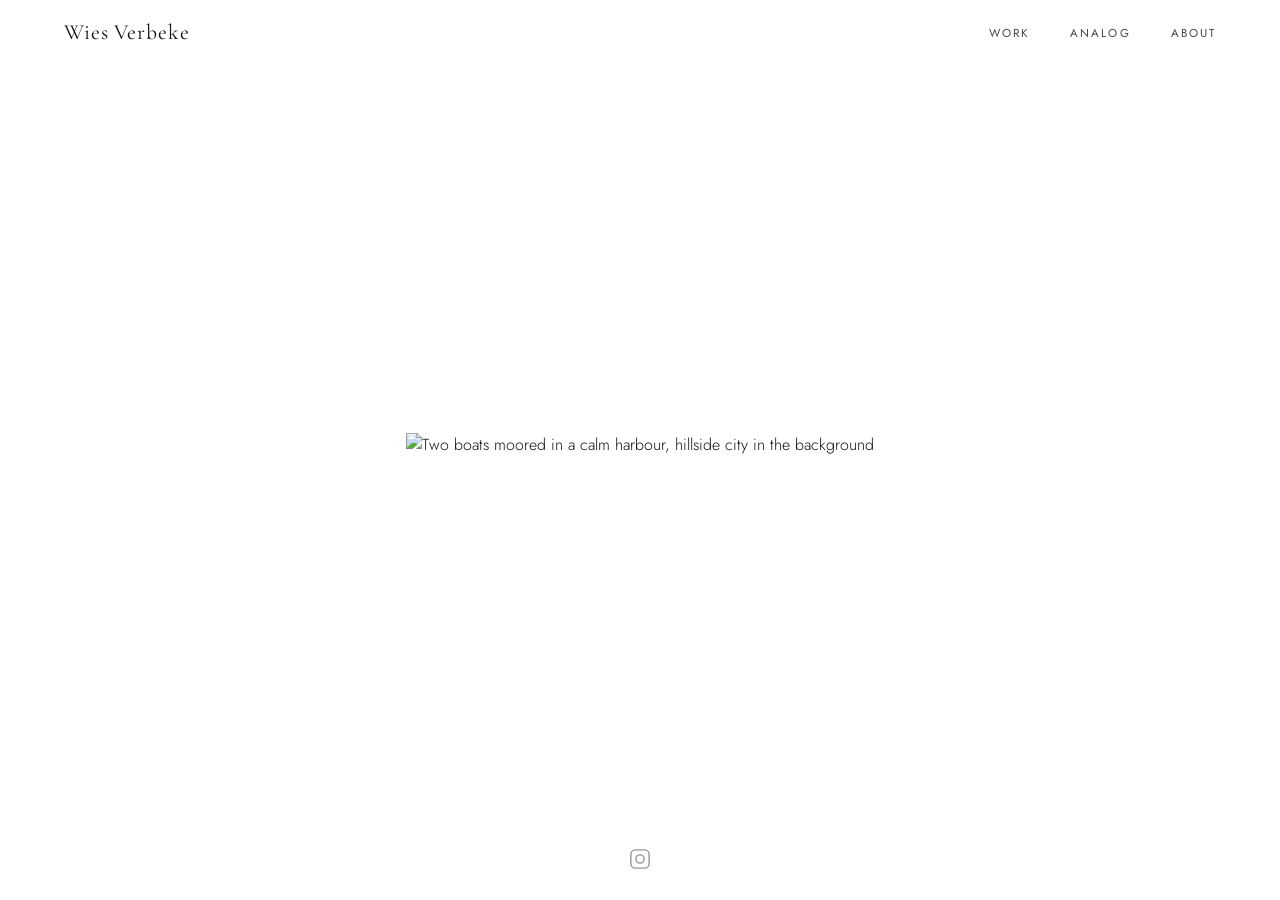
==== index.html @ b3944be1 "Initial commit: photography portfolio code (photos hosted separately)" ====
<!DOCTYPE html>
<html lang="en">
<head>
  <meta charset="UTF-8" />
  <meta name="viewport" content="width=device-width, initial-scale=1.0" />
  <title>Wies Verbeke — Photography</title>
    <link rel="stylesheet" href="style.css" />
    <link rel="stylesheet" href="fonts/fonts.css" />
    <link rel="icon" type="image/png" href="/favicon-96x96.png" sizes="96x96" />
    <link rel="icon" type="image/svg+xml" href="/favicon.svg" />
    <link rel="shortcut icon" href="/favicon.ico" />
    <link rel="apple-touch-icon" sizes="180x180" href="/apple-touch-icon.png" />
    <meta name="apple-mobile-web-app-title" content="Wies Verbeke" />
    <link rel="manifest" href="/site.webmanifest" />
    <link rel="preload" as="image" href="photos/IMG_3914.jpg">
    <!-- ── SEO meta ── -->
  <meta name="description" content="Film photographer. Portfolio of street, landscape, and analog photography by Wies Verbeke." />
  <meta name="author" content="Wies Verbeke" />
  <link rel="canonical" href="https://wiesverbeke.com/" />

  <!-- ── Open Graph (Facebook, LinkedIn, WhatsApp, iMessage) ── -->
  <meta property="og:title" content="Wies Verbeke — Film Photographer" />
  <meta property="og:description" content="Film photographer. Portfolio of street, landscape, and analog photography by Wies Verbeke." />
  <meta property="og:image" content="https://wiesverbeke.com/photos/IMG_3914.jpg" />
  <meta property="og:url" content="https://wiesverbeke.com/" />
  <meta property="og:type" content="website" />
  <meta property="og:site_name" content="Wies Verbeke" />

  <!-- ── Twitter Card ── -->
  <meta name="twitter:card" content="summary_large_image" />
  <meta name="twitter:title" content="Wies Verbeke — Film Photographer" />
  <meta name="twitter:description" content="Film photographer. Portfolio of street, landscape, and analog photography by Wies Verbeke." />
  <meta name="twitter:image" content="https://wiesverbeke.com/photos/IMG_3914.jpg" />
  <script type="application/ld+json">
{
  "@context": "https://schema.org",
  "@type": "Person",
  "name": "Wies Verbeke",
  "jobTitle": "Film Photographer",
  "url": "https://wiesverbeke.com",
  "image": "https://wiesverbeke.com/photos/Trasher-cat-with-sunglasses.jpg",
  "email": "wiesverbeke-photo@proton.me",
  "sameAs": [
    "https://www.instagram.com/wiesverbeke/"
  ]
}
  </script>
</head>
<body class="page-home">

  <!-- ── Navigation ── -->
  <nav class="nav">
    <a href="index.html" class="nav__logo">Wies Verbeke</a>
    <ul class="nav__links">
      <li><a href="work.html">Work</a></li>
      <li><a href="analog.html">Analog</a></li>
      <li><a href="about.html">About</a></li>
    </ul>
      <button class="nav__toggle" id="nav-toggle" aria-label="Open menu" aria-expanded="false">
      <span class="nav__toggle-bar"></span>
      <span class="nav__toggle-bar"></span>
      <span class="nav__toggle-bar"></span>
    </button>
  </nav>

  <!-- ── MOBILE FULL-SCREEN MENU ── -->
  <div class="nav__mobile" id="nav-mobile">
    <a href="work.html">Work</a>
    <a href="analog.html">Analog</a>
    <a href="about.html">About</a>
  </div>


  <!-- ── Centered Hero ── -->
  <main class="home-stage">
    <img
      class="home-photo"
      src="photos/IMG_3914.jpg"
      alt="Two boats moored in a calm harbour, hillside city in the background"
      loading="eager"
    />
  </main>

  <!-- ── Instagram Footer ── -->
  <footer class="home-footer">
    <a href="https://www.instagram.com/wiesverbeke/" target="_blank" rel="noopener" aria-label="Instagram">
      <svg xmlns="http://www.w3.org/2000/svg" width="22" height="22" viewBox="0 0 24 24" fill="none" stroke="currentColor" stroke-width="1.5" stroke-linecap="round" stroke-linejoin="round">
        <rect x="2" y="2" width="20" height="20" rx="5" ry="5"/>
        <circle cx="12" cy="12" r="4.5"/>
        <circle cx="17.5" cy="6.5" r="0.5" fill="currentColor" stroke="none"/>
      </svg>
    </a>
  </footer>

  <script src="nav.js"></script>
</body>
</html>
---- style.css ----
/* ─────────────────────────────────────────
   WIES VERBEKE — style.css
   Pages: index · work · project · about
   + Masonry gallery + Lightbox
───────────────────────────────────────── */

/* ── Variables ── */
:root {
  --cream:      #f5f2ee;
  --ink:        #151210;
  --ink-light:  #4a4540;
  --gold:       #b89d72;
  --gap:        clamp(0.6rem, 1.2vw, 1rem);
  --radius:     2px;

  --font-display: 'Cormorant Garamond', Georgia, serif;
  --font-ui:      'Jost', 'Helvetica Neue', sans-serif;

  --nav-h: 64px;
  --ease:  cubic-bezier(0.4, 0, 0.2, 1);
  --t:     0.35s;
}

/* ── Reset ── */
*, *::before, *::after { box-sizing: border-box; margin: 0; padding: 0; }
html { scroll-behavior: smooth; }

body {
  background: var(--cream);
  color: var(--ink);
  font-family: var(--font-ui);
  font-weight: 300;
  -webkit-font-smoothing: antialiased;
  overflow-x: hidden;
  min-height: 100svh;
}

img { display: block; max-width: 100%; height: auto; }
a   { color: inherit; text-decoration: none; }
ul  { list-style: none; }

/* ── Navigation ── */
.nav {
  position: fixed;
  inset: 0 0 auto 0;
  z-index: 100;
  height: var(--nav-h);
  display: flex;
  align-items: center;
  justify-content: space-between;
  padding: 0 clamp(1.5rem, 5vw, 4rem);
  background: rgba(245, 242, 238, 0.72);
  backdrop-filter: blur(14px);
  -webkit-backdrop-filter: blur(14px);
  border-bottom: 1px solid rgba(184, 157, 114, 0.15);
}

.page-home .nav {
  background: transparent;
  border-bottom-color: transparent;
  backdrop-filter: none;
  -webkit-backdrop-filter: none;
}

.nav__logo {
  font-family: var(--font-display);
  font-size: 1.35rem;
  font-weight: 400;
  letter-spacing: 0.04em;
  color: var(--ink);
}

.nav__links {
  display: flex;
  gap: 2.5rem;
}

.nav__links a {
  font-family: var(--font-ui);
  font-size: 0.72rem;
  font-weight: 400;
  letter-spacing: 0.18em;
  text-transform: uppercase;
  color: var(--ink-light);
  position: relative;
  padding-bottom: 2px;
  transition: color var(--t) var(--ease);
}

.nav__links a::after {
  content: '';
  position: absolute;
  left: 0; bottom: 0;
  width: 0; height: 1px;
  background: var(--gold);
  transition: width var(--t) var(--ease);
}

.nav__links a:hover,
.nav__links a.nav__active { color: var(--ink); }
.nav__links a:hover::after,
.nav__links a.nav__active::after { width: 100%; }

/* ══════════════════════════════════════
   HOME PAGE
══════════════════════════════════════ */
.page-home {
  background: #fff;
  display: flex;
  flex-direction: column;
  min-height: 100svh;
}

/* No frosted glass on home — plain white nav */
.page-home .nav {
  background: #fff;
  border-bottom-color: transparent;
  backdrop-filter: none;
  -webkit-backdrop-filter: none;
}

.home-stage {
  flex: 1;
  display: flex;
  align-items: center;
  justify-content: center;
  padding: calc(var(--nav-h) + 2rem) clamp(2rem, 8vw, 8rem) 2rem;
}

.home-photo {
  display: block;
  max-width: 100%;
  max-height: calc(100svh - var(--nav-h) - 8rem);
  width: auto;
  height: auto;
  object-fit: contain;
  animation: photoReveal 1.2s var(--ease) forwards;
  opacity: 0;
}

@keyframes photoReveal {
  from { opacity: 0; transform: translateY(12px); }
  to   { opacity: 1; transform: translateY(0); }
}

.home-footer {
  display: flex;
  justify-content: center;
  padding: 1.5rem;
}

.home-footer a {
  color: var(--ink);
  opacity: 0.45;
  transition: opacity var(--t) var(--ease);
}
.home-footer a:hover { opacity: 1; }

/* ══════════════════════════════════════
   WORK PAGE — Project Cards
══════════════════════════════════════ */
.projects {
  display: flex;
  align-items: flex-start;
  gap: clamp(1.5rem, 3vw, 3rem);
  padding: calc(var(--nav-h) + 5rem) clamp(1.5rem, 5vw, 4rem) 5rem;
  min-height: 100svh;
}

.project {
  flex: 1;
  display: flex;
  flex-direction: column;
  gap: 1.1rem;
  cursor: pointer;
}

.project__cover {
  position: relative;
  aspect-ratio: 3 / 4;
  overflow: hidden;
  border-radius: var(--radius);
  background: #e8e4de;
}

.project__cover img {
  width: 100%; height: 100%;
  object-fit: cover;
  transition: transform 0.8s var(--ease), filter 0.8s var(--ease);
  filter: brightness(0.92);
}

.project:hover .project__cover img {
  transform: scale(1.05);
  filter: brightness(0.75);
}

.project__overlay {
  position: absolute;
  inset: 0;
  display: flex;
  align-items: center;
  justify-content: center;
  opacity: 0;
  transition: opacity var(--t) var(--ease);
}

.project:hover .project__overlay { opacity: 1; }

.project__cover--placeholder { background: #e0dbd4; }
.project__overlay--always    { opacity: 1; }

.project__cta {
  font-family: var(--font-ui);
  font-size: 0.7rem;
  font-weight: 400;
  letter-spacing: 0.2em;
  text-transform: uppercase;
  color: #f5f2ee;
  border-bottom: 1px solid rgba(245, 242, 238, 0.5);
  padding-bottom: 2px;
}

.project__meta {
  display: flex;
  flex-direction: column;
  gap: 0.25rem;
}

.project__title {
  font-family: var(--font-display);
  font-size: clamp(1.2rem, 2vw, 1.6rem);
  font-weight: 300;
  letter-spacing: 0.01em;
  transition: color var(--t) var(--ease);
}
.project:hover .project__title { color: var(--ink-light); }

.project__count {
  font-family: var(--font-ui);
  font-size: 0.65rem;
  letter-spacing: 0.18em;
  text-transform: uppercase;
  color: var(--gold);
}

/* ══════════════════════════════════════
   PROJECT PAGE HEADER
══════════════════════════════════════ */
.page-header {
  padding: calc(var(--nav-h) + 3.5rem) clamp(1.5rem, 5vw, 4rem) 2.5rem;
}

.back-link {
  display: inline-block;
  font-family: var(--font-ui);
  font-size: 0.68rem;
  letter-spacing: 0.14em;
  text-transform: uppercase;
  color: var(--ink-light);
  margin-bottom: 1.5rem;
  transition: color var(--t) var(--ease);
}
.back-link:hover { color: var(--ink); }

.eyebrow {
  font-family: var(--font-ui);
  font-size: 0.65rem;
  font-weight: 400;
  letter-spacing: 0.22em;
  text-transform: uppercase;
  color: var(--gold);
  margin-top: 0.5rem;
}

.page-title {
  font-family: var(--font-display);
  font-size: clamp(2rem, 4vw, 3.25rem);
  font-weight: 300;
  letter-spacing: 0.01em;
  margin-bottom: 0.25rem;
}

/* ══════════════════════════════════════
   MASONRY GALLERY
   Uses CSS columns — each photo keeps
   its natural aspect ratio automatically.
══════════════════════════════════════ */
.gallery {
  padding-bottom: clamp(4rem, 8vh, 7rem);
}

.gallery__grid {
  column-count: 3;
  column-gap: var(--gap);
  padding: 0 clamp(1.5rem, 5vw, 4rem);
}

.gallery__item {
  break-inside: avoid;        /* never cut a photo across columns */
  margin-bottom: var(--gap);
  overflow: hidden;
  border-radius: var(--radius);
  background: #e8e4de;
  cursor: zoom-in;
  position: relative;
}

/* img fills the item naturally — height is auto so ratio is preserved */
.gallery__item img {
  width: 100%;
  height: auto;
  display: block;
  transition: transform 0.7s var(--ease), filter 0.7s var(--ease);
  filter: brightness(0.97);
}

.gallery__item:hover img {
  transform: scale(1.03);
  filter: brightness(1.05);
}

/* Fade-in on scroll */
.fade-target {
  opacity: 0;
  transform: translateY(16px);
  transition: opacity 0.7s var(--ease), transform 0.7s var(--ease);
  will-change: opacity, transform;
}
.fade-target.is-visible {
  opacity: 1;
  transform: translateY(0);
}

/* ══════════════════════════════════════
   LIGHTBOX
══════════════════════════════════════ */
.lightbox {
  display: none;
  position: fixed;
  inset: 0;
  z-index: 500;
  background: rgba(15, 12, 10, 0.97);
  align-items: center;
  justify-content: center;
}

.lightbox.is-open {
  display: flex;
  animation: lbFadeIn 0.3s var(--ease);
}

@keyframes lbFadeIn {
  from { opacity: 0; }
  to   { opacity: 1; }
}

.lightbox__stage {
  display: flex;
  align-items: center;
  justify-content: center;
  width: 100%;
  height: 100%;
  padding: clamp(3rem, 6vw, 5rem);
}

.lightbox__img {
  max-width: 100%;
  max-height: 100%;
  width: auto;
  height: auto;
  object-fit: contain;
  border-radius: var(--radius);
  animation: lbImgIn 0.35s var(--ease);
  box-shadow: 0 32px 80px rgba(0,0,0,0.7);
}

@keyframes lbImgIn {
  from { opacity: 0; transform: scale(0.96); }
  to   { opacity: 1; transform: scale(1); }
}

.lightbox__close {
  position: absolute;
  top: 1.5rem; right: 2rem;
  background: none;
  border: none;
  color: rgba(245, 242, 238, 0.55);
  font-size: 2.5rem;
  line-height: 1;
  cursor: pointer;
  transition: color var(--t) var(--ease), transform var(--t) var(--ease);
  z-index: 10;
}
.lightbox__close:hover { color: #fff; transform: rotate(90deg); }

.lightbox__arrow {
  position: absolute;
  top: 50%;
  transform: translateY(-50%);
  background: none;
  border: none;
  color: rgba(245, 242, 238, 0.45);
  font-size: 2rem;
  cursor: pointer;
  padding: 1rem 1.5rem;
  transition: color var(--t) var(--ease);
  z-index: 10;
}
.lightbox__arrow:hover { color: #fff; }
.lightbox__arrow--prev { left: 0.5rem; }
.lightbox__arrow--next { right: 0.5rem; }

/* ── Lightbox metadata ── */
.lightbox__metadata {
  position: absolute;
  bottom: clamp(1.2rem, 3vh, 2rem);
  left: 50%;
  transform: translateX(-50%);
  display: flex;
  align-items: center;
  flex-wrap: wrap;
  justify-content: center;
  gap: 0.6rem;
  white-space: normal;
  max-width: 90vw;
  text-align: center;
  pointer-events: none;
  z-index: 10;
}

.lightbox__meta-location {
  font-family: var(--font-display);
  font-style: italic;
  font-weight: 300;
  font-size: clamp(0.78rem, 1.2vw, 0.92rem);
  color: rgba(245, 242, 238, 0.75);
  letter-spacing: 0.02em;
}

.lightbox__meta-sep {
  font-family: var(--font-ui);
  font-size: 0.55rem;
  color: rgba(245, 242, 238, 0.3);
  line-height: 1;
}

.lightbox__meta-date,
.lightbox__meta-filmstock {
  font-family: var(--font-ui);
  font-weight: 300;
  font-size: clamp(0.65rem, 1vw, 0.75rem);
  letter-spacing: 0.12em;
  text-transform: uppercase;
  color: rgba(245, 242, 238, 0.5);
}

/* ══════════════════════════════════════
   ABOUT PAGE
══════════════════════════════════════ */
.about {
  min-height: calc(100svh - var(--nav-h) - 120px);
  display: flex;
  align-items: center;
  justify-content: space-between;
  gap: clamp(3rem, 8vw, 8rem);
  padding: calc(var(--nav-h) + 4rem) clamp(1.5rem, 5vw, 4rem) 4rem;
}

.about__inner { max-width: 480px; flex-shrink: 0; }

.about__photo {
  flex-shrink: 0;
  border-radius: var(--radius);
  overflow: hidden;
  background: #e8e4de;
  margin-left: auto;
}

.about__portrait {
  display: block;
  width: auto;
  height: auto;
  max-height: calc(100svh - var(--nav-h) - 8rem);
  max-width: 100%;
  object-fit: contain;
}

.about__text {
  font-family: var(--font-display);
  font-size: clamp(1.4rem, 2.5vw, 1.9rem);
  font-weight: 300;
  line-height: 1.65;
  color: var(--ink);
  margin-top: 1rem;
}

.about__contact {
  display: inline-block;
  margin-top: 2.5rem;
  font-size: 0.78rem;
  letter-spacing: 0.1em;
  text-transform: uppercase;
  color: var(--ink-light);
  border-bottom: 1px solid var(--gold);
  padding-bottom: 2px;
  transition: color var(--t) var(--ease);
}
.about__contact:hover { color: var(--ink); }

/* ══════════════════════════════════════
   FOOTER
══════════════════════════════════════ */
.footer {
  padding: clamp(2rem, 4vh, 3.5rem) clamp(1.5rem, 5vw, 4rem);
  border-top: 1px solid rgba(184, 157, 114, 0.25);
}

.footer__inner {
  display: flex;
  align-items: baseline;
  gap: 2rem;
  flex-wrap: wrap;
}

.footer__name {
  font-family: var(--font-display);
  font-size: 1.1rem;
  font-weight: 400;
}

.footer__email {
  font-size: 0.78rem;
  letter-spacing: 0.06em;
  color: var(--ink-light);
  border-bottom: 1px solid transparent;
  padding-bottom: 1px;
  transition: border-color var(--t) var(--ease), color var(--t) var(--ease);
}
.footer__email:hover { color: var(--ink); border-color: var(--gold); }

.footer__instagram {
  color: var(--ink-light);
  opacity: 0.55;
  display: flex;
  align-items: center;
  transition: opacity var(--t) var(--ease), color var(--t) var(--ease);
}
.footer__instagram:hover { opacity: 1; color: var(--ink); }

.footer__copy {
  margin-left: auto;
  font-size: 0.72rem;
  letter-spacing: 0.1em;
  color: var(--ink-light);
}


/* ══════════════════════════════════════
   MOBILE NAV (base styles — must come BEFORE the @media queries
   below, so the @media rules can override them)
══════════════════════════════════════ */

/* ── HAMBURGER BUTTON ── */
.nav__toggle {
  display: none;             /* hidden by default; shown via the media query */
  background: none;
  border: none;
  padding: 0.5rem;
  cursor: pointer;
  flex-direction: column;
  justify-content: center;
  align-items: center;
  gap: 4px;
  width: 36px;
  height: 36px;
  z-index: 9100;             /* above the mobile menu so the X stays tappable */
  position: relative;
}

.nav__toggle-bar {
  display: block;
  width: 22px;
  height: 1px;
  background: var(--ink);
  transition: transform var(--t) var(--ease), opacity var(--t) var(--ease);
  transform-origin: center;
}

/* ── MOBILE FULL-SCREEN MENU ── */
.nav__mobile {
  position: fixed;
  inset: 0;
  z-index: 9000;             /* above lightboxes, photo cards, and the nav bar */
  background: var(--cream);
  display: flex;
  flex-direction: column;
  align-items: center;
  justify-content: center;
  gap: 2.5rem;
  opacity: 0;
  pointer-events: none;
  transition: opacity var(--t) var(--ease);
}

.nav__mobile a {
  font-family: var(--font-display);
  font-size: 2rem;
  font-weight: 300;
  color: var(--ink);
  letter-spacing: 0.02em;
  position: relative;
  padding-bottom: 4px;
}

.nav__mobile a::after {
  content: '';
  position: absolute;
  left: 50%;
  bottom: 0;
  width: 0;
  height: 1px;
  background: var(--gold);
  transition: width var(--t) var(--ease), left var(--t) var(--ease);
}

.nav__mobile a:hover::after,
.nav__mobile a.nav__active::after {
  width: 100%;
  left: 0;
}
/* ══════════════════════════════════════
   RESPONSIVE
══════════════════════════════════════ */
@media (max-width: 900px) {
  .projects {
    flex-direction: column;
    align-items: stretch;
    gap: 3rem;
  }
  .project__cover { aspect-ratio: 4 / 3; }
  .gallery__grid  { column-count: 2; }
  .about {
    flex-direction: column;
    align-items: flex-start;
  }
  .about__photo {
    width: 100%;
    max-width: 100%;
    aspect-ratio: 4 / 3;
  }
}

@media (max-width: 768px) {
  .nav__links { gap: 1.5rem; }
}

@media (max-width: 480px) {
  /* Hide the inline nav links — they're replaced by a hamburger menu */
  .nav__links { display: none; }

  /* Single-column gallery on phones */
  .gallery__grid { column-count: 1; }

  /* Show the hamburger button only on small screens */
  .nav__toggle { display: flex; }

  /* When the menu is open, swap the icon to an "X" */
  body.nav-open .nav__toggle-bar:nth-child(1) {
    transform: translateY(6px) rotate(45deg);
  }
  body.nav-open .nav__toggle-bar:nth-child(2) {
    opacity: 0;
  }
  body.nav-open .nav__toggle-bar:nth-child(3) {
    transform: translateY(-6px) rotate(-45deg);
  }

  /* Full-screen menu overlay */
  body.nav-open .nav__mobile {
    opacity: 1;
    pointer-events: auto;
  }
  /* Lift the nav bar above the overlay so the hamburger X stays tappable */
  body.nav-open .nav {
    z-index: 9200;
    background: transparent;
    border-bottom-color: transparent;
    backdrop-filter: none;
    -webkit-backdrop-filter: none;
  }
  body.nav-open { overflow: hidden; }
}
---- fonts/fonts.css ----
/* ─────────────────────────────────────────────────────────────────────
   Self-hosted fonts
   Place this file at fonts/fonts.css and link it from each HTML page:
       <link rel="stylesheet" href="fonts/fonts.css" />
   instead of the Google Fonts <link>.
   ───────────────────────────────────────────────────────────────────── */

/* ── Cormorant Garamond ── */

@font-face {
  font-family: 'Cormorant Garamond';
  font-style: normal;
  font-weight: 300;
  font-display: swap;
  src: url('cormorant-garamond-v21-latin-300.woff2') format('woff2');
}

@font-face {
  font-family: 'Cormorant Garamond';
  font-style: normal;
  font-weight: 400;
  font-display: swap;
  src: url('cormorant-garamond-v21-latin-regular.woff2') format('woff2');
}

@font-face {
  font-family: 'Cormorant Garamond';
  font-style: italic;
  font-weight: 300;
  font-display: swap;
  src: url('cormorant-garamond-v21-latin-300italic.woff2') format('woff2');
}

/* ── Jost ── */

@font-face {
  font-family: 'Jost';
  font-style: normal;
  font-weight: 300;
  font-display: swap;
  src: url('jost-v20-latin-300.woff2') format('woff2');
}

@font-face {
  font-family: 'Jost';
  font-style: normal;
  font-weight: 400;
  font-display: swap;
  src: url('jost-v20-latin-regular.woff2') format('woff2');
}
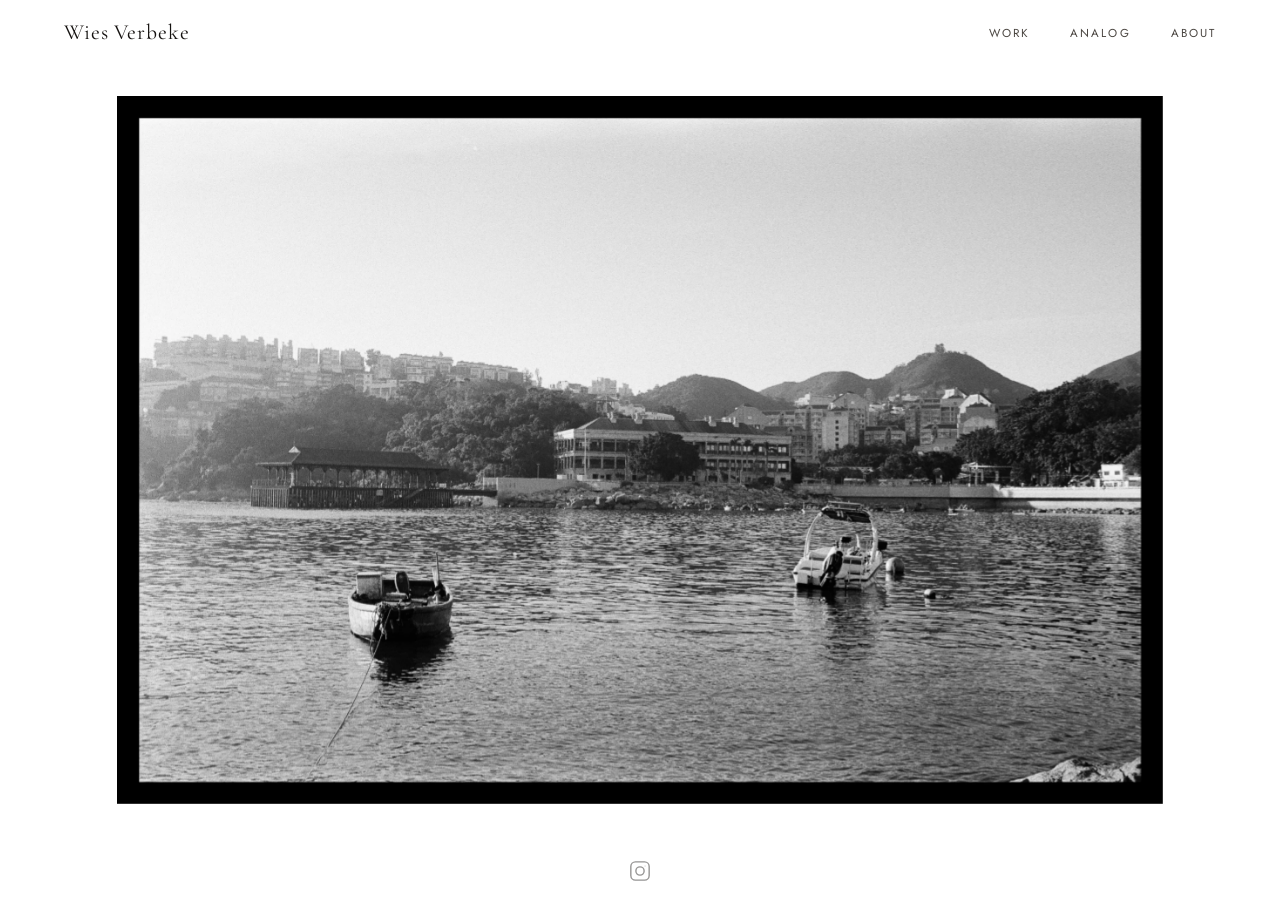
==== commit 46f65cb7: "Migrate to webp-only photos, host in repo instead of object storage" ====
--- a/index.html
+++ b/index.html
@@ -12,7 +12,7 @@
     <link rel="apple-touch-icon" sizes="180x180" href="/apple-touch-icon.png" />
     <meta name="apple-mobile-web-app-title" content="Wies Verbeke" />
     <link rel="manifest" href="/site.webmanifest" />
-    <link rel="preload" as="image" href="photos/IMG_3914.jpg">
+    <link rel="preload" as="image" href="photos/IMG_3914.webp">
     <!-- ── SEO meta ── -->
   <meta name="description" content="Film photographer. Portfolio of street, landscape, and analog photography by Wies Verbeke." />
   <meta name="author" content="Wies Verbeke" />
@@ -21,7 +21,7 @@
   <!-- ── Open Graph (Facebook, LinkedIn, WhatsApp, iMessage) ── -->
   <meta property="og:title" content="Wies Verbeke — Film Photographer" />
   <meta property="og:description" content="Film photographer. Portfolio of street, landscape, and analog photography by Wies Verbeke." />
-  <meta property="og:image" content="https://wiesverbeke.com/photos/IMG_3914.jpg" />
+  <meta property="og:image" content="https://wiesverbeke.com/photos/IMG_3914.webp" />
   <meta property="og:url" content="https://wiesverbeke.com/" />
   <meta property="og:type" content="website" />
   <meta property="og:site_name" content="Wies Verbeke" />
@@ -30,7 +30,7 @@
   <meta name="twitter:card" content="summary_large_image" />
   <meta name="twitter:title" content="Wies Verbeke — Film Photographer" />
   <meta name="twitter:description" content="Film photographer. Portfolio of street, landscape, and analog photography by Wies Verbeke." />
-  <meta name="twitter:image" content="https://wiesverbeke.com/photos/IMG_3914.jpg" />
+  <meta name="twitter:image" content="https://wiesverbeke.com/photos/IMG_3914.webp" />
   <script type="application/ld+json">
 {
   "@context": "https://schema.org",
@@ -38,7 +38,7 @@
   "name": "Wies Verbeke",
   "jobTitle": "Film Photographer",
   "url": "https://wiesverbeke.com",
-  "image": "https://wiesverbeke.com/photos/Trasher-cat-with-sunglasses.jpg",
+  "image": "https://wiesverbeke.com/photos/Trasher-cat-with-sunglasses.webp",
   "email": "wiesverbeke-photo@proton.me",
   "sameAs": [
     "https://www.instagram.com/wiesverbeke/"
@@ -75,7 +75,7 @@
   <main class="home-stage">
     <img
       class="home-photo"
-      src="photos/IMG_3914.jpg"
+      src="photos/IMG_3914.webp"
       alt="Two boats moored in a calm harbour, hillside city in the background"
       loading="eager"
     />
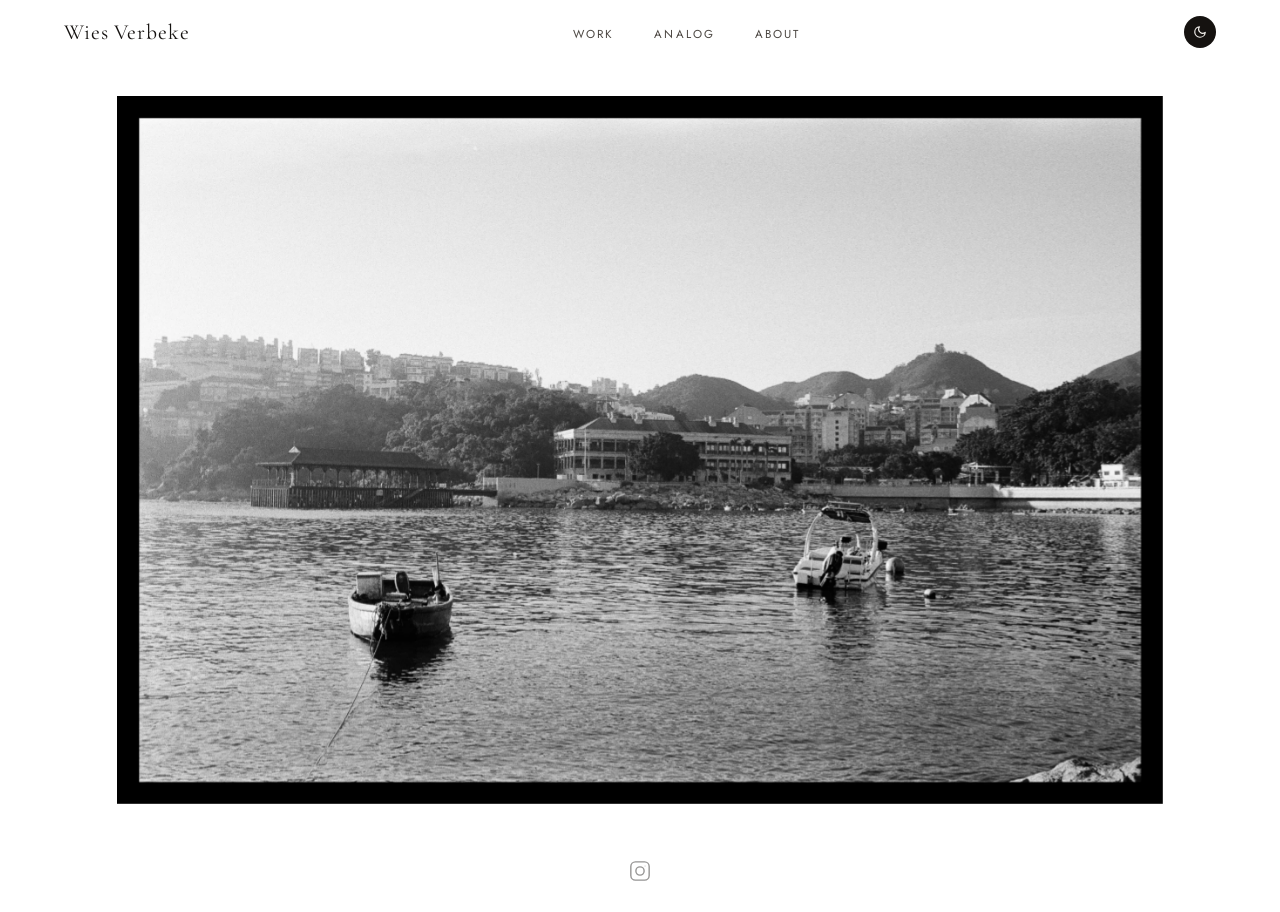
==== commit 9eb9d76f: "Add curtain dark/light mode toggle Vanilla JS implementation — no framework needed. A circular butto" ====
--- a/index.html
+++ b/index.html
@@ -2,6 +2,7 @@
 <html lang="en">
 <head>
   <meta charset="UTF-8" />
+  <script>try{var __t=localStorage.getItem('theme')||((window.matchMedia&&window.matchMedia('(prefers-color-scheme:dark)').matches)?'dark':'light');document.documentElement.setAttribute('data-theme',__t);}catch(e){}</script>
   <meta name="viewport" content="width=device-width, initial-scale=1.0" />
   <title>Wies Verbeke — Photography</title>
     <link rel="stylesheet" href="style.css" />
@@ -93,5 +94,6 @@
   </footer>
 
   <script src="nav.js"></script>
+  <script src="theme-toggle.js"></script>
 </body>
 </html>
--- a/style.css
+++ b/style.css
@@ -49,17 +49,8 @@
   align-items: center;
   justify-content: space-between;
   padding: 0 clamp(1.5rem, 5vw, 4rem);
-  background: rgba(245, 242, 238, 0.72);
-  backdrop-filter: blur(14px);
-  -webkit-backdrop-filter: blur(14px);
-  border-bottom: 1px solid rgba(184, 157, 114, 0.15);
-}
-
-.page-home .nav {
   background: transparent;
-  border-bottom-color: transparent;
-  backdrop-filter: none;
-  -webkit-backdrop-filter: none;
+  border-bottom: none;
 }
 
 .nav__logo {
@@ -111,13 +102,6 @@
   min-height: 100svh;
 }
 
-/* No frosted glass on home — plain white nav */
-.page-home .nav {
-  background: #fff;
-  border-bottom-color: transparent;
-  backdrop-filter: none;
-  -webkit-backdrop-filter: none;
-}
 
 .home-stage {
   flex: 1;
@@ -655,6 +639,61 @@
   .nav__links { gap: 1.5rem; }
 }
 
+/* ══════════════════════════════════════
+   THEME TOGGLE BUTTON
+══════════════════════════════════════ */
+.theme-toggle {
+  display: flex;
+  align-items: center;
+  justify-content: center;
+  width: 32px;
+  height: 32px;
+  border-radius: 50%;
+  border: none;
+  background: var(--ink);
+  color: var(--cream);
+  cursor: pointer;
+  flex-shrink: 0;
+  transition: background var(--t) var(--ease), color var(--t) var(--ease),
+              transform 0.15s var(--ease);
+}
+.theme-toggle:hover  { transform: scale(1.1); }
+.theme-toggle:active { transform: scale(0.95); }
+
+/* ══════════════════════════════════════
+   DARK MODE
+   Variables cascade automatically to
+   every element that uses var(--cream),
+   var(--ink), var(--ink-light).
+   Only hardcoded rgba values need explicit
+   overrides below.
+══════════════════════════════════════ */
+html[data-theme="dark"] {
+  --cream:     #131210;
+  --ink:       #e8e3da;
+  --ink-light: #908878;
+}
+
+/* Home page background in dark mode */
+html[data-theme="dark"] .page-home {
+  background: var(--cream);
+}
+
+/* Placeholder tile backgrounds */
+html[data-theme="dark"] .project__cover,
+html[data-theme="dark"] .gallery__item,
+html[data-theme="dark"] .about__photo {
+  background: #1e1c1a;
+}
+
+/* Mobile nav overlay */
+html[data-theme="dark"] .nav__mobile {
+  background: var(--cream);
+}
+
+/* ══════════════════════════════════════
+   RESPONSIVE
+══════════════════════════════════════ */
 @media (max-width: 480px) {
   /* Hide the inline nav links — they're replaced by a hamburger menu */
   .nav__links { display: none; }
@@ -664,6 +703,9 @@
 
   /* Show the hamburger button only on small screens */
   .nav__toggle { display: flex; }
+
+  /* Group toggle + hamburger to the right side on mobile */
+  .theme-toggle { margin-left: auto; margin-right: 0.5rem; }
 
   /* When the menu is open, swap the icon to an "X" */
   body.nav-open .nav__toggle-bar:nth-child(1) {
@@ -684,10 +726,6 @@
   /* Lift the nav bar above the overlay so the hamburger X stays tappable */
   body.nav-open .nav {
     z-index: 9200;
-    background: transparent;
-    border-bottom-color: transparent;
-    backdrop-filter: none;
-    -webkit-backdrop-filter: none;
   }
   body.nav-open { overflow: hidden; }
 }
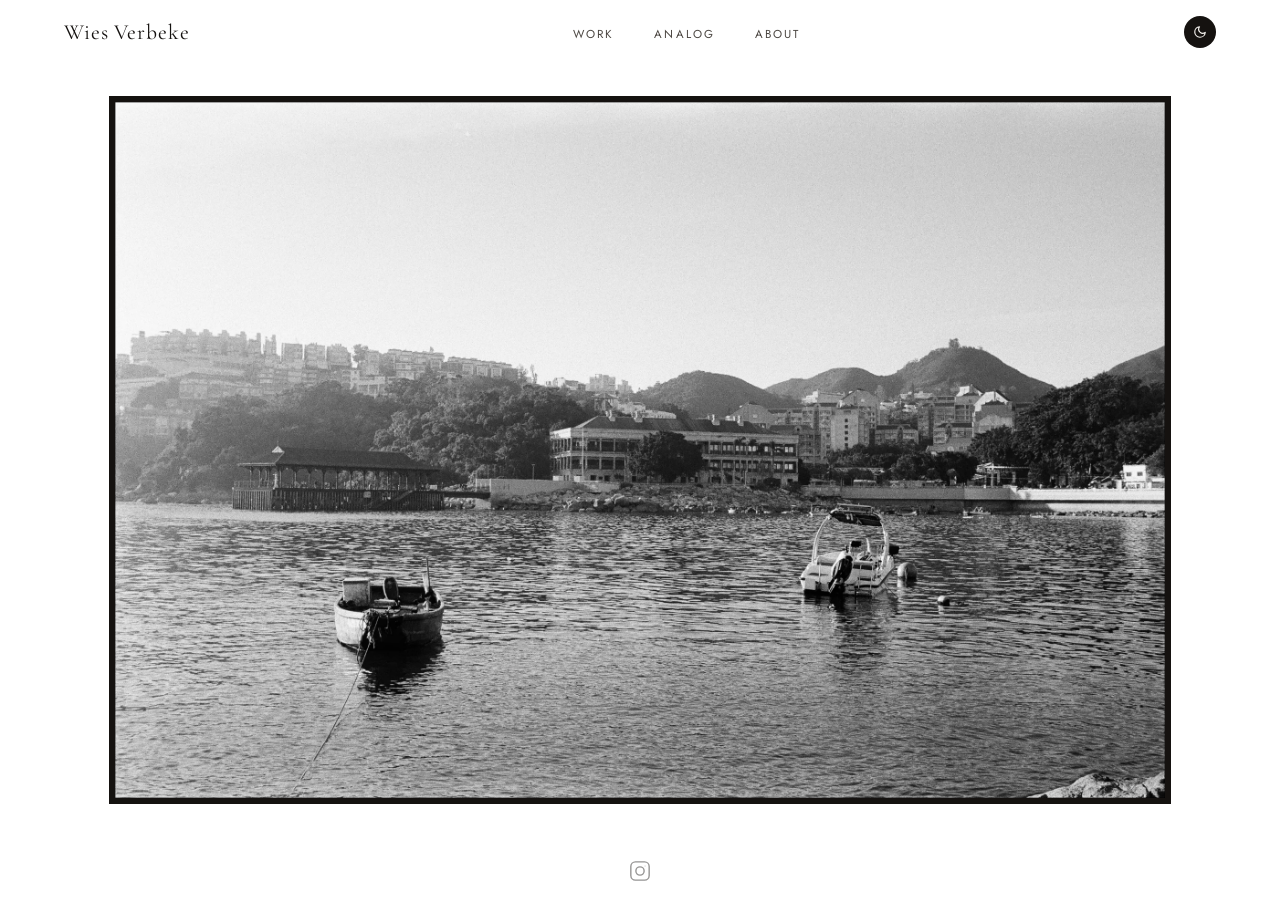
==== commit 34971c30: "Use clean URLs (no .html) in links, SEO tags and sitemap; add serve.py for local dev Co-Authored-By:" ====
--- a/index.html
+++ b/index.html
@@ -2,7 +2,7 @@
 <html lang="en">
 <head>
   <meta charset="UTF-8" />
-  <script>try{var __t=localStorage.getItem('theme')||((window.matchMedia&&window.matchMedia('(prefers-color-scheme:dark)').matches)?'dark':'light');document.documentElement.setAttribute('data-theme',__t);}catch(e){}</script>
+  <script>try{var __t=localStorage.getItem('theme')||((window.matchMedia&&window.matchMedia('(prefers-color-scheme:dark)').matches)?'dark':'light');if(__t==='dark')document.documentElement.classList.add('dark');}catch(e){}</script>
   <meta name="viewport" content="width=device-width, initial-scale=1.0" />
   <title>Wies Verbeke — Photography</title>
     <link rel="stylesheet" href="style.css" />
@@ -51,11 +51,11 @@
 
   <!-- ── Navigation ── -->
   <nav class="nav">
-    <a href="index.html" class="nav__logo">Wies Verbeke</a>
+    <a href="/" class="nav__logo">Wies Verbeke</a>
     <ul class="nav__links">
-      <li><a href="work.html">Work</a></li>
-      <li><a href="analog.html">Analog</a></li>
-      <li><a href="about.html">About</a></li>
+      <li><a href="/work">Work</a></li>
+      <li><a href="/analog">Analog</a></li>
+      <li><a href="/about">About</a></li>
     </ul>
       <button class="nav__toggle" id="nav-toggle" aria-label="Open menu" aria-expanded="false">
       <span class="nav__toggle-bar"></span>
@@ -66,9 +66,9 @@
 
   <!-- ── MOBILE FULL-SCREEN MENU ── -->
   <div class="nav__mobile" id="nav-mobile">
-    <a href="work.html">Work</a>
-    <a href="analog.html">Analog</a>
-    <a href="about.html">About</a>
+    <a href="/work">Work</a>
+    <a href="/analog">Analog</a>
+    <a href="/about">About</a>
   </div>
 
 
--- a/style.css
+++ b/style.css
@@ -1,7 +1,7 @@
 /* ─────────────────────────────────────────
    WIES VERBEKE — style.css
    Pages: index · work · project · about
-   + Masonry gallery + Lightbox
+   + Gallery + Lightbox
 ───────────────────────────────────────── */
 
 /* ── Variables ── */
@@ -19,6 +19,8 @@
   --nav-h: 64px;
   --ease:  cubic-bezier(0.4, 0, 0.2, 1);
   --t:     0.35s;
+
+  --photo-border: #151210;  /* black border in light mode */
 }
 
 /* ── Reset ── */
@@ -118,6 +120,7 @@
   width: auto;
   height: auto;
   object-fit: contain;
+  border: 6px solid var(--photo-border);
   animation: photoReveal 1.2s var(--ease) forwards;
   opacity: 0;
 }
@@ -266,43 +269,69 @@
 }
 
 /* ══════════════════════════════════════
-   MASONRY GALLERY
-   Uses CSS columns — each photo keeps
-   its natural aspect ratio automatically.
+   GALLERY — vertical, one photo per row
+   Each frame sits at its true aspect ratio,
+   centred and capped to the viewport height,
+   so a square and a 3:2 both read comfortably.
+   Nothing is ever cropped.
 ══════════════════════════════════════ */
 .gallery {
-  padding-bottom: clamp(4rem, 8vh, 7rem);
+  padding-bottom: clamp(3rem, 8vh, 6rem);
 }
 
 .gallery__grid {
-  column-count: 3;
-  column-gap: var(--gap);
+  display: flex;
+  flex-direction: column;
+  align-items: center;
+  gap: clamp(3.5rem, 9vh, 7rem);
   padding: 0 clamp(1.5rem, 5vw, 4rem);
 }
 
 .gallery__item {
-  break-inside: avoid;        /* never cut a photo across columns */
-  margin-bottom: var(--gap);
+  display: flex;
+  flex-direction: column;
+  align-items: center;
+  gap: 1rem;
+  max-width: 100%;
+}
+
+/* The bordered frame — this is the click target for the lightbox */
+.gallery__frame {
   overflow: hidden;
   border-radius: var(--radius);
+  border: 4px solid var(--photo-border);
   background: #e8e4de;
   cursor: zoom-in;
-  position: relative;
-}
-
-/* img fills the item naturally — height is auto so ratio is preserved */
-.gallery__item img {
-  width: 100%;
+  max-width: 100%;
+  line-height: 0;              /* no inline-image descender gap */
+}
+
+.gallery__frame img {
+  display: block;
+  width: auto;
   height: auto;
-  display: block;
+  max-width: 100%;
+  max-height: min(80vh, 900px);
   transition: transform 0.7s var(--ease), filter 0.7s var(--ease);
   filter: brightness(0.97);
 }
 
-.gallery__item:hover img {
-  transform: scale(1.03);
+.gallery__frame:hover img {
+  transform: scale(1.02);
   filter: brightness(1.05);
 }
+
+/* location · date · film stock, under each frame */
+.gallery__caption {
+  font-family: var(--font-ui);
+  font-size: 0.68rem;
+  letter-spacing: 0.16em;
+  text-transform: uppercase;
+  color: var(--ink-light);
+  text-align: center;
+  line-height: 1.6;
+}
+.gallery__caption .sep { opacity: 0.45; margin: 0 0.5rem; }
 
 /* Fade-in on scroll */
 .fade-target {
@@ -355,6 +384,7 @@
   height: auto;
   object-fit: contain;
   border-radius: var(--radius);
+  border: 4px solid var(--photo-border);
   animation: lbImgIn 0.35s var(--ease);
   box-shadow: 0 32px 80px rgba(0,0,0,0.7);
 }
@@ -468,6 +498,7 @@
   max-height: calc(100svh - var(--nav-h) - 8rem);
   max-width: 100%;
   object-fit: contain;
+  border: 4px solid var(--photo-border);
 }
 
 .about__text {
@@ -623,7 +654,6 @@
     gap: 3rem;
   }
   .project__cover { aspect-ratio: 4 / 3; }
-  .gallery__grid  { column-count: 2; }
   .about {
     flex-direction: column;
     align-items: flex-start;
@@ -668,26 +698,27 @@
    Only hardcoded rgba values need explicit
    overrides below.
 ══════════════════════════════════════ */
-html[data-theme="dark"] {
-  --cream:     #131210;
-  --ink:       #e8e3da;
-  --ink-light: #908878;
+html.dark {
+  --cream:        #131210;
+  --ink:          #e8e3da;
+  --ink-light:    #908878;
+  --photo-border: #e8e3da;  /* white/cream border in dark mode */
 }
 
 /* Home page background in dark mode */
-html[data-theme="dark"] .page-home {
+html.dark .page-home {
   background: var(--cream);
 }
 
 /* Placeholder tile backgrounds */
-html[data-theme="dark"] .project__cover,
-html[data-theme="dark"] .gallery__item,
-html[data-theme="dark"] .about__photo {
+html.dark .project__cover,
+html.dark .gallery__frame,
+html.dark .about__photo {
   background: #1e1c1a;
 }
 
 /* Mobile nav overlay */
-html[data-theme="dark"] .nav__mobile {
+html.dark .nav__mobile {
   background: var(--cream);
 }
 
@@ -698,8 +729,8 @@
   /* Hide the inline nav links — they're replaced by a hamburger menu */
   .nav__links { display: none; }
 
-  /* Single-column gallery on phones */
-  .gallery__grid { column-count: 1; }
+  /* Tighter rhythm between photos on phones */
+  .gallery__grid { gap: 2.5rem; }
 
   /* Show the hamburger button only on small screens */
   .nav__toggle { display: flex; }
@@ -729,3 +760,21 @@
   }
   body.nav-open { overflow: hidden; }
 }
+
+/* ══════════════════════════════════════
+   SCROLLING NAV — project + work pages
+   Nav is not sticky; it scrolls away with the page.
+══════════════════════════════════════ */
+.page-project .nav,
+.page-work .nav {
+  position: static;
+}
+
+/* Remove the top-padding offset that only existed to clear the fixed nav */
+.page-project .page-header {
+  padding-top: 3.5rem;
+}
+
+.page-work .projects {
+  padding-top: 5rem;
+}
